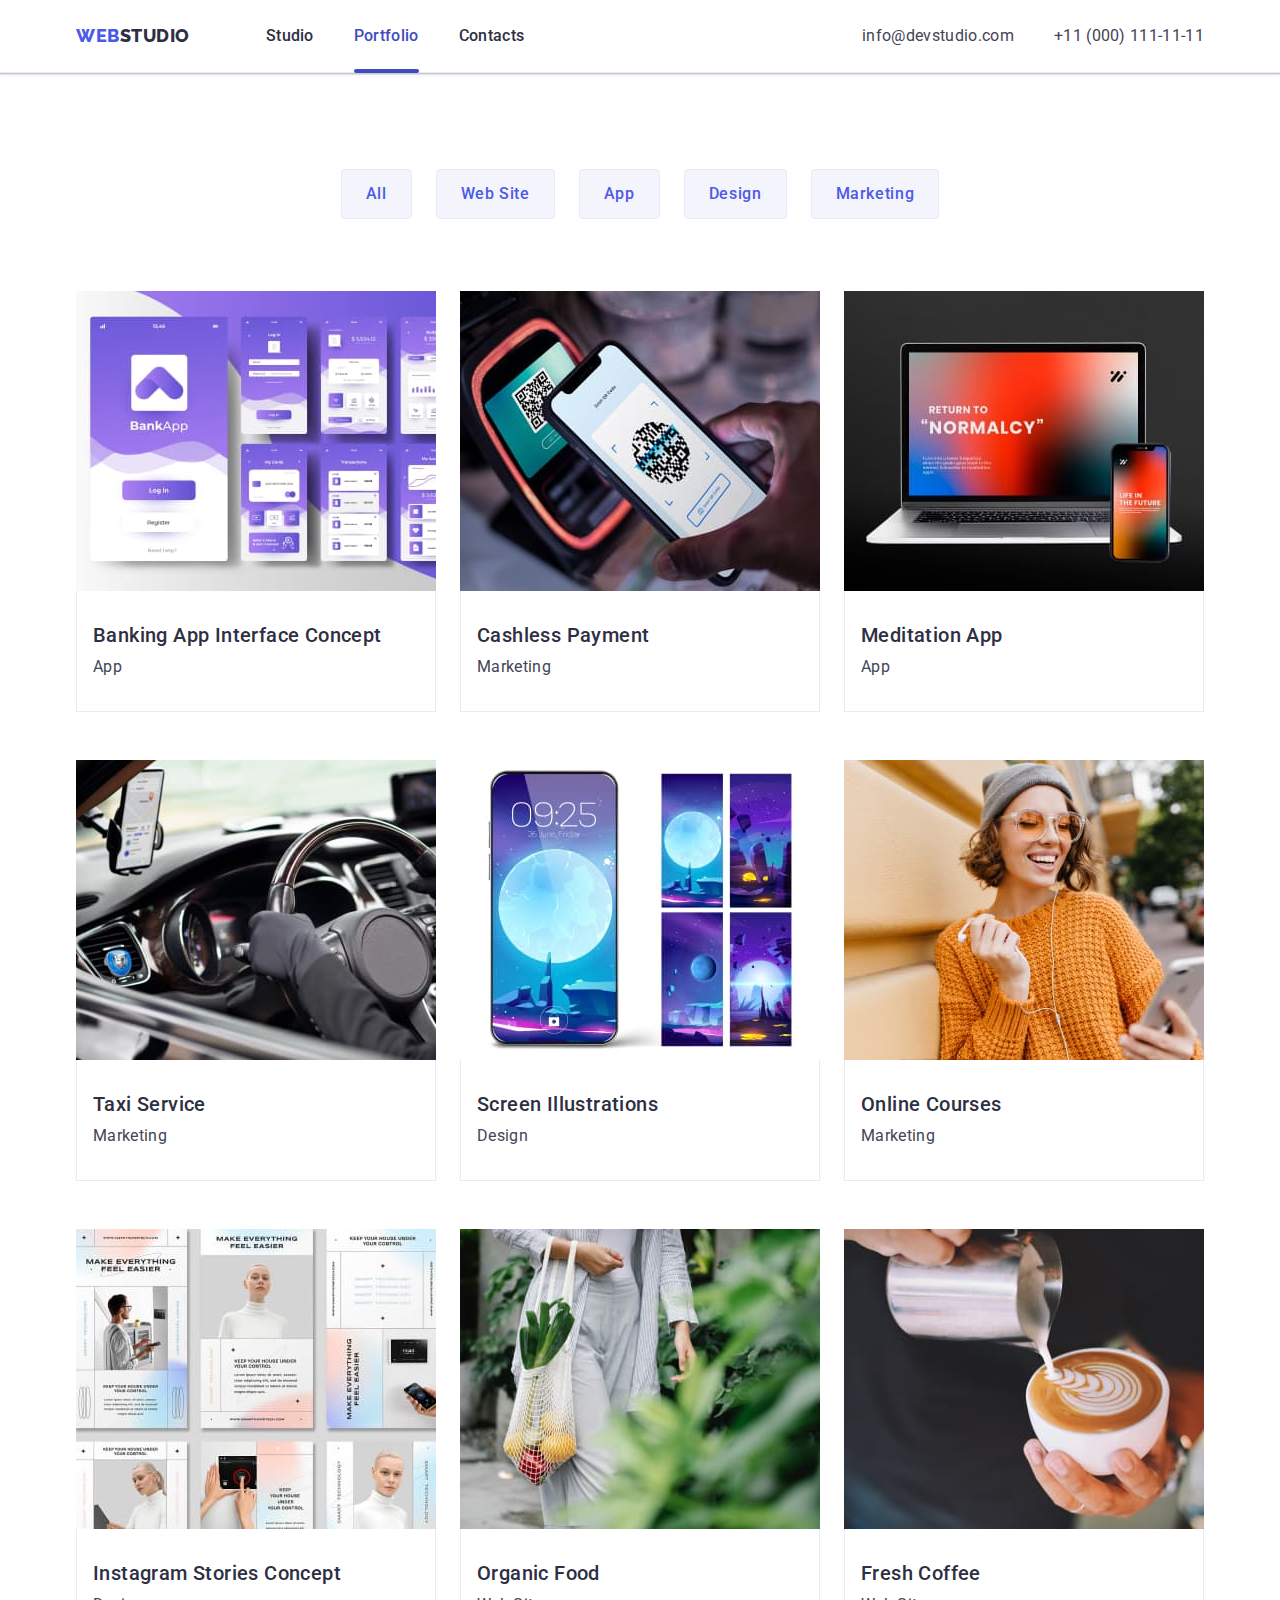
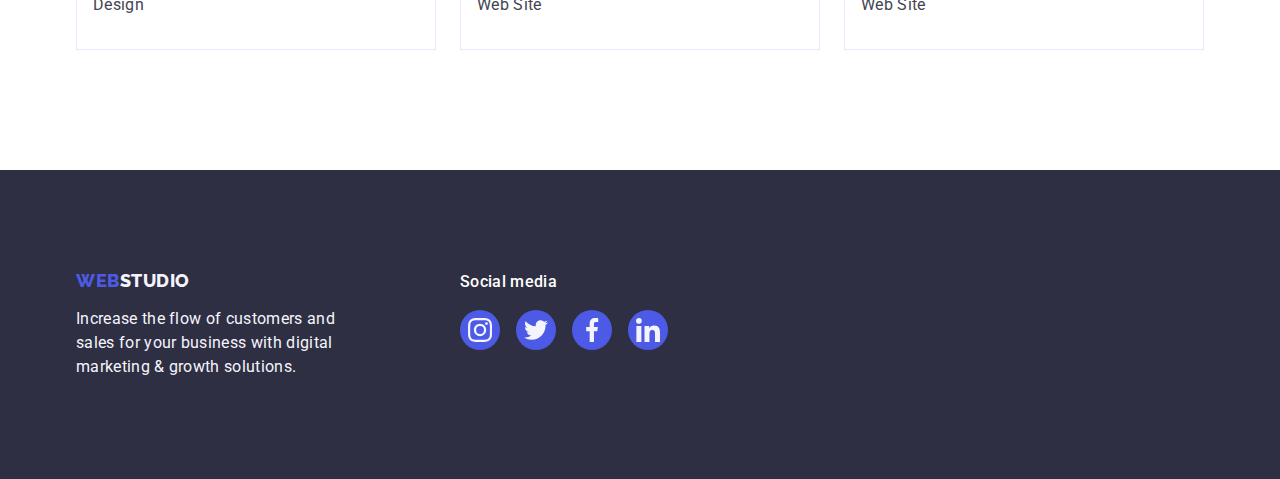
==== portfolio.html @ 56953af5 "1st" ====
<!DOCTYPE html>
<html lang="en">
  <head>
    <meta charset="UTF-8" />
    <meta http-equiv="X-UA-Compatible" content="IE=edge" />
    <meta name="viewport" content="width=device-width, initial-scale=1.0" />
    <title>Portfolio</title>
    <link rel="preconnect" href="https://fonts.googleapis.com" />
    <link rel="preconnect" href="https://fonts.gstatic.com" crossorigin />
    <link
      href="https://fonts.googleapis.com/css2?family=Raleway:wght@800&family=Roboto:wght@400;500;700&display=swap"
      rel="stylesheet"
    />
    <link
      rel="stylesheet"
      href="https://cdnjs.cloudflare.com/ajax/libs/modern-normalize/1.1.0/modern-normalize.min.css"
    />
    <link rel="stylesheet" href="./css/styles.css" />
  </head>
  <body>
    <!-- header -->

    <header class="page-header">
      <div class="container page-header-container">
        <nav class="page-navigation">
          <a class="link logo logo-header" href="./index.html"
            >web<span class="logo-second-word-header">Studio</span>
          </a>
          <ul class="list menu">
            <li class="menu-item"><a class="link menu-link" href="./index.html">Studio</a></li>
            <li class="menu-item">
              <a class="link menu-link current" href="./portfolio.html">Portfolio</a>
            </li>
            <li class="menu-item"><a class="link menu-link" href="">Contacts</a></li>
          </ul>
        </nav>
        <address class="page-contact">
          <ul class="list contact-list">
            <li>
              <a class="link contact" href="mailto:info@devstudio.com">info@devstudio.com</a>
            </li>
            <li><a class="link contact" href="tel:+11(000)1111111">+11 (000) 111-11-11</a></li>
          </ul>
        </address>
      </div>
    </header>

    <!-- MAIN  CONTENT -->
    <!-- buttons -->
    <main>
      <section class="filter">
        <div class="container">
          <h1 hidden>portfolio filters</h1>
          <ul class="list menu-filter">
            <li class="menu-filter-item">
              <button class="menu-filter-btn" type="button">All</button>
            </li>
            <li class="menu-filter-item">
              <button class="menu-filter-btn" type="button">Web Site</button>
            </li>
            <li class="menu-filter-item">
              <button class="menu-filter-btn" type="button">App</button>
            </li>
            <li class="menu-filter-item">
              <button class="menu-filter-btn" type="button">Design</button>
            </li>
            <li class="menu-filter-item">
              <button class="menu-filter-btn" type="button">Marketing</button>
            </li>
          </ul>

          <ul class="list portfolio-list">
            <li class="portfolio-list-item">
              <a class="link portfolio-link" href="">
                <div class="portfolio-list-img-wrapper">
                  <img
                    class="portfolio-list-img"
                    src="./images/portfolio/bank-app-screens.jpg"
                    alt="screens of banking app interface"
                    width="360"
                    height="300"
                  />
                  <p class="overlay">
                    14 Stylish and User-Friendly App Design Concepts · Task Manager App · Calorie
                    Tracker App · Exotic Fruit Ecommerce App · Cloud Storage App
                  </p>
                </div>

                <div class="portfolio-list-text-content">
                  <h2 class="portfolio-list-branch">Banking App Interface Concept</h2>
                  <p class="portfolio-list-activity">App</p>
                </div>
              </a>
            </li>
            <li class="portfolio-list-item">
              <a class="link portfolio-link" href="">
                <div class="portfolio-list-img-wrapper">
                  <img
                    class="portfolio-list-img"
                    src="./images/portfolio/scanner-on-the-phone.jpg"
                    alt="someone scan the QR code"
                    width="360"
                    height="300"
                  />
                  <p class="overlay">
                    14 Stylish and User-Friendly App Design Concepts · Task Manager App · Calorie
                    Tracker App · Exotic Fruit Ecommerce App · Cloud Storage App
                  </p>
                </div>
                <div class="portfolio-list-text-content">
                  <h2 class="portfolio-list-branch">Cashless Payment</h2>
                  <p class="portfolio-list-activity">Marketing</p>
                </div>
              </a>
            </li>
            <li class="portfolio-list-item">
              <a class="link portfolio-link" href="">
                <div class="portfolio-list-img-wrapper">
                  <img
                    class="portfolio-list-img"
                    src="./images/portfolio/laptop-and-phone.jpg"
                    alt="laptop and phone with a meditation application interface on the screen"
                    width="360"
                    height="300"
                  />
                  <p class="overlay">
                    14 Stylish and User-Friendly App Design Concepts · Task Manager App · Calorie
                    Tracker App · Exotic Fruit Ecommerce App · Cloud Storage App
                  </p>
                </div>
                <div class="portfolio-list-text-content">
                  <h2 class="portfolio-list-branch">Meditation App</h2>
                  <p class="portfolio-list-activity">App</p>
                </div>
              </a>
            </li>

            <li class="portfolio-list-item">
              <a class="link portfolio-link" href="">
                <div class="portfolio-list-img-wrapper">
                  <img
                    class="portfolio-list-img"
                    src="./images/portfolio/car-steering-wheel.jpg"
                    alt="someone is driving a car"
                    width="360"
                    height="300"
                  />
                  <p class="overlay">
                    14 Stylish and User-Friendly App Design Concepts · Task Manager App · Calorie
                    Tracker App · Exotic Fruit Ecommerce App · Cloud Storage App
                  </p>
                </div>
                <div class="portfolio-list-text-content">
                  <h2 class="portfolio-list-branch">Taxi Service</h2>
                  <p class="portfolio-list-activity">Marketing</p>
                </div>
              </a>
            </li>
            <li class="portfolio-list-item">
              <a class="link portfolio-link" href="">
                <div class="portfolio-list-img-wrapper">
                  <img
                    class="portfolio-list-img"
                    src="./images/portfolio/themes-for-phone.jpg"
                    alt="phone and monthly themes for it"
                    width="360"
                    height="300"
                  />
                  <p class="overlay">
                    14 Stylish and User-Friendly App Design Concepts · Task Manager App · Calorie
                    Tracker App · Exotic Fruit Ecommerce App · Cloud Storage App
                  </p>
                </div>
                <div class="portfolio-list-text-content">
                  <h2 class="portfolio-list-branch">Screen Illustrations</h2>
                  <p class="portfolio-list-activity">Design</p>
                </div>
              </a>
            </li>
            <li class="portfolio-list-item">
              <a class="link portfolio-link" href="">
                <div class="portfolio-list-img-wrapper">
                  <img
                    class="portfolio-list-img"
                    src="./images/portfolio/girl-in-glasses.jpg"
                    alt="a girl in yellow glasses looks at the phone"
                    width="360"
                    height="300"
                  />
                  <p class="overlay">
                    14 Stylish and User-Friendly App Design Concepts · Task Manager App · Calorie
                    Tracker App · Exotic Fruit Ecommerce App · Cloud Storage App
                  </p>
                </div>
                <div class="portfolio-list-text-content">
                  <h2 class="portfolio-list-branch">Online Courses</h2>
                  <p class="portfolio-list-activity">Marketing</p>
                </div>
              </a>
            </li>

            <li class="portfolio-list-item">
              <a class="link portfolio-link" href="">
                <div class="portfolio-list-img-wrapper">
                  <img
                    class="portfolio-list-img"
                    src="./images/portfolio/slides-with-smart-home-concepts.jpg"
                    alt="slides with smart home concepts"
                    width="360"
                    height="300"
                  />
                  <p class="overlay">
                    14 Stylish and User-Friendly App Design Concepts · Task Manager App · Calorie
                    Tracker App · Exotic Fruit Ecommerce App · Cloud Storage App
                  </p>
                </div>
                <div class="portfolio-list-text-content">
                  <h2 class="portfolio-list-branch">Instagram Stories Concept</h2>
                  <p class="portfolio-list-activity">Design</p>
                </div>
              </a>
            </li>
            <li class="portfolio-list-item">
              <a class="link portfolio-link" href="">
                <div class="portfolio-list-img-wrapper">
                  <img
                    class="portfolio-list-img"
                    src="./images/portfolio/woman-with-vegetables.jpg"
                    alt="a woman in white pants walks with vegetables"
                    width="360"
                    height="300"
                  />
                  <p class="overlay">
                    14 Stylish and User-Friendly App Design Concepts · Task Manager App · Calorie
                    Tracker App · Exotic Fruit Ecommerce App · Cloud Storage App
                  </p>
                </div>
                <div class="portfolio-list-text-content">
                  <h2 class="portfolio-list-branch">Organic Food</h2>
                  <p class="portfolio-list-activity">Web Site</p>
                </div>
              </a>
            </li>
            <li class="portfolio-list-item">
              <a class="link portfolio-link" href="">
                <div class="portfolio-list-img-wrapper">
                  <img
                    class="portfolio-list-img"
                    src="./images/portfolio/cup-of-coffy.jpg"
                    alt="the barista makes coffee"
                    width="360"
                    height="300"
                  />
                  <p class="overlay">
                    14 Stylish and User-Friendly App Design Concepts · Task Manager App · Calorie
                    Tracker App · Exotic Fruit Ecommerce App · Cloud Storage App
                  </p>
                </div>
                <div class="portfolio-list-text-content">
                  <h2 class="portfolio-list-branch">Fresh Coffee</h2>
                  <p class="portfolio-list-activity">Web Site</p>
                </div>
              </a>
            </li>
          </ul>
        </div>
      </section>
    </main>

    <!-- footer -->

    <footer class="footer">
      <div class="container footer-container">
        <div class="footer-block-one">
          <a class="link logo logo-footer" href="./index.html"
            >web<span class="logo-second-word-footer">Studio</span>
          </a>
          <p class="footer-message">
            Increase the flow of customers and sales for your business with digital marketing &
            growth solutions.
          </p>
        </div>

        <div class="footer-block-two">
          <p class="footer-media-message">Social media</p>
          <ul class="footer-social-list list">
            <li class="footer-social-list-item">
              <a href="" class="footer-social-list-link">
                <svg
                  class="footer-social-list-icon"
                  aria-label="Instagram icon"
                  width="24"
                  height="24"
                >
                  <use href="./images/icons.svg#icon-instagram"></use>
                </svg>
              </a>
            </li>
            <li class="footer-social-list-item">
              <a href="" class="footer-social-list-link">
                <svg
                  class="footer-social-list-icon"
                  aria-label="twitter icon"
                  width="24"
                  height="24"
                >
                  <use href="./images/icons.svg#icon-twitter"></use>
                </svg>
              </a>
            </li>
            <li class="footer-social-list-item">
              <a href="" class="footer-social-list-link">
                <svg
                  class="footer-social-list-icon"
                  aria-label="facebook icon"
                  width="24"
                  height="24"
                >
                  <use href="./images/icons.svg#icon-facebook"></use>
                </svg>
              </a>
            </li>
            <li class="footer-social-list-item">
              <a href="" class="footer-social-list-link">
                <svg
                  class="footer-social-list-icon"
                  aria-label="linkedin icon"
                  width="24"
                  height="24"
                >
                  <use href="./images/icons.svg#icon-linkedin"></use>
                </svg>
              </a>
            </li>
          </ul>
        </div>
      </div>
    </footer>
  </body>
</html>
---- css/styles.css ----
:root {
  --main-font-family: 'Roboto', sans-serif;
  --secondary-font-family: 'Raleway', sans-serif;
  --background-color: #ffffff;
  --logo-second-word-header: #2e2f42;
  --logo-second-word-footer: #f4f4fd;
  --border-menu-filter-btn: 1px solid #e7e9fc;
  --social-list-icon-color: #f4f4fd;
  --footer-social-list-icon-color: #f4f4fd;
  --customers-logo-color: #8e8f99;
  --customers-logo-hover-color: #404bbf;
  --transition-duration-and-func: 250ms cubic-bezier(0.4, 0, 0.2, 1);
}

.list {
  list-style: none;
}

.link {
  text-decoration: none;
}

button {
  cursor: pointer;
}

h1,
h2,
h3,
p {
  margin-top: 0;
  margin-bottom: 0;
}

ul,
ol {
  margin-top: 0;
  margin-bottom: 0;
  padding-left: 0;
}

img {
  display: block;
}

body {
  font-family: var(--main-font-family);
  color: #434455;
  background-color: #ffffff;
}

.container {
  width: 1158px;
  margin-left: auto;
  margin-right: auto;
  padding-left: 15px;
  padding-right: 15px;
}

/* ================= COMPONENTS ================= */

.suptitle {
  font-weight: 700;
  font-size: 36px;
  line-height: 1.1;
  letter-spacing: 0.02em;
  text-transform: capitalize;
  text-align: center;
  color: #2e2f42;
  margin-bottom: 72px;
}

.logo {
  font-family: var(--secondary-font-family);
  font-weight: 800;
  font-size: 18px;
  line-height: 1.17;
  letter-spacing: 0.03em;
  color: #4d5ae5;
  text-transform: uppercase;
}

.logo-header {
  margin-right: 76px;
}
.logo-footer {
  display: inline-block;
  margin-bottom: 16px;
}

.logo-second-word-footer {
  color: var(--logo-second-word-footer);
}

.logo-second-word-header {
  color: var(--logo-second-word-header);
}
/* ================= /COMPONENTS ================= */

/* ================== header ===================== */
.page-header {
  display: flex;
  align-items: center;
  border-bottom: 1px solid #e7e9fc;
  box-shadow: 0px 2px 1px rgba(46, 47, 66, 0.08), 0px 1px 1px rgba(46, 47, 66, 0.16),
    0px 1px 6px rgba(46, 47, 66, 0.08);
}

.page-header-container {
  display: flex;
  align-items: center;
}

.page-navigation {
  display: flex;
  align-items: center;
}

.menu {
  display: flex;
  align-items: center;
  gap: 40px;
}

.menu-link {
  font-weight: 500;
  font-size: 16px;
  line-height: 1.5;
  letter-spacing: 0.02em;
  color: #2e2f42;
  padding-top: 24px;
  padding-bottom: 24px;
  transition: color var(--transition-duration-and-func);
  display: block;
}

.current {
  color: #404bbf;
  position: relative;
}

.current::after {
  content: '';
  display: block;
  width: 100%;
  height: 4px;
  border-radius: 2px;
  background-color: #404bbf;
  position: absolute;
  bottom: -1px;
}

.menu-link:hover,
.menu-link:focus {
  color: #404bbf;
}

.page-contact {
  font-style: normal;
  margin-left: auto;
}

.contact-list {
  display: flex;
  align-items: center;
  gap: 40px;
}

.contact {
  font-weight: 400;
  font-size: 16px;
  line-height: 1.5;
  letter-spacing: 0.02em;
  color: #434455;
  transition: color var(--transition-duration-and-func);
}

.contact:hover,
.contact:focus {
  color: #404bbf;
}

/* ==========/header========== */

/*  =================slogan================*/
.slogan {
  background-color: #2e2f42;
  padding: 188px 0;
  background-image: linear-gradient(rgba(46, 47, 66, 0.7), rgba(46, 47, 66, 0.7)),
    url(../images/slogan/people-office.jpg);
  background-size: cover;
  background-repeat: no-repeat;
  background-position: center;
  margin-left: auto;
  margin-right: auto;
  max-width: 1440px;
}

.main-title {
  font-weight: 700;
  font-size: 56px;
  line-height: 1.07;
  letter-spacing: 0.02em;
  margin-left: auto;
  margin-right: auto;
  color: #ffffff;
  max-width: 496px;
}
.modal-open-btn {
  margin-left: auto;
  margin-right: auto;
  margin-top: 48px;
  display: block;
  padding: 16px 32px;
  min-width: 169px;
  min-height: 56px;
  border: none;
  box-shadow: 0px 4px 4px rgba(0, 0, 0, 0.15);
  border-radius: 4px;
  font-weight: 500;
  font-size: 16px;
  line-height: 1.5;
  letter-spacing: 0.04em;
  color: #ffffff;
  background-color: #4d5ae5;
  transition: background-color var(--transition-duration-and-func);
}

.modal-open-btn:hover,
.modal-open-btn:focus {
  background-color: #404bbf;
}

.advantages-title {
  font-weight: 500;
  font-size: 20px;
  line-height: 1.2;
  letter-spacing: 0.02em;
  color: #2e2f42;
}
.advantages-description {
  font-weight: 400;
  font-size: 16px;
  line-height: 1.5;
  letter-spacing: 0.02em;
  color: #434455;
}
/*  =================/slogan================*/

/* ================= our advantages=================== */

.our-advantages {
  padding: 120px 0;
}

.advantages-list {
  display: flex;
  align-items: center;
  gap: 24px;
}

.advantages-list-item {
  flex-basis: calc((100% - 72px) / 4);
}

.advantages-list-icon {
  display: flex;
  justify-content: center;
  align-items: center;
  background-color: #f4f4fd;
  border-radius: 4px;
  padding-top: 24px;
  padding-bottom: 24px;
  margin-bottom: 8px;
  height: 112px;
}

.advantages-title {
  margin-bottom: 8px;
}

/* ================== /our advantages==================== */

/* ==================== What are we doing ================ */

.what-are-we-doing {
  padding-bottom: 120px;
}

.gallery-list {
  display: flex;
  gap: 24px;
}

.gallery-list-item {
  flex-basis: calc((100% - 48px) / 3);
}

/*================ Our Team ================*/

.our-team {
  background-color: #f4f4fd;
  padding-top: 120px;
  padding-bottom: 120px;
}

.employees-list-name {
  font-weight: 500;
  font-size: 20px;
  line-height: 1.2;
  letter-spacing: 0.02em;
  color: #2e2f42;
  margin-bottom: 8px;
}
.employees-list-position {
  font-weight: 400;
  font-size: 16px;
  line-height: 1.5;
  letter-spacing: 0.02em;
  color: #434455;
  margin-bottom: 8px;
}

.team-gallery-list {
  display: flex;
  gap: 24px;
}

.team-gallery-list-item {
  flex-basis: calc((100% - 72px) / 4);
  border-radius: 0px 0px 4px 4px;
  box-shadow: 0px 1px 6px rgba(46, 47, 66, 0.08), 0px 1px 1px rgba(46, 47, 66, 0.16),
    0px 2px 1px rgba(46, 47, 66, 0.08);
}

.employees-list-text-content {
  padding-top: 32px;
  padding-bottom: 32px;
  text-align: center;
  background-color: #ffffff;
}

.social-list {
  display: flex;
  justify-content: center;
  gap: 24px;
}

.social-list-link {
  width: 40px;
  height: 40px;
  border-radius: 50%;
  background-color: #4d5ae5;
  display: flex;
  justify-content: center;
  align-items: center;
  transition: background-color var(--transition-duration-and-func);
}

.social-list-link:hover,
.social-list-link:focus {
  background-color: #404bbf;
}

.social-list-icon {
  fill: var(--social-list-icon-color);
}

/*================ /Our Team ================*/

/*================ CUSTOMERS =============== */
.customers {
  padding-top: 120px;
  padding-bottom: 120px;
}

.customers-list {
  display: flex;
  justify-content: center;
  gap: 24px;
}

.customers-list-item {
  flex-basis: calc((100% - 120px) / 6);
  width: 168px;
  height: 88px;
}

.customers-list-link {
  display: flex;
  width: 100%;
  height: 100%;
  border: 1px solid var(--customers-logo-color);
  border-radius: 4px;
  justify-content: center;
  align-items: center;
  color: var(--customers-logo-color);
  transition: border-color var(--transition-duration-and-func),
    color var(--transition-duration-and-func);
}

.customers-list-link:hover,
.customers-list-link:focus {
  color: var(--customers-logo-hover-color);
  border-color: var(--customers-logo-hover-color);
}

.customers-list-icon {
  fill: currentColor;
}

/*================ /CUSTOMERS =============== */

/*====================== footer ================*/

.footer {
  background-color: #2e2f42;
  padding-top: 100px;
  padding-bottom: 100px;
  display: flex;
}

.footer-container {
  display: flex;
  align-items: baseline;
}

.footer-block-one {
  margin-right: 120px;
}

.footer-message {
  font-weight: 400;
  font-size: 16px;
  line-height: 1.5;
  letter-spacing: 0.02em;
  color: #f4f4fd;
  max-width: 264px;
}

.footer-media-message {
  font-weight: 500;
  font-size: 16px;
  line-height: 1.5;
  letter-spacing: 0.02em;
  color: #ffffff;
  margin-bottom: 16px;
}
.footer-social-list {
  display: flex;
  gap: 16px;
}

.footer-social-list-link {
  display: flex;
  width: 40px;
  height: 40px;
  border-radius: 50%;
  background-color: #4d5ae5;
  justify-content: center;
  align-items: center;
  transition: background-color var(--transition-duration-and-func);
}

.footer-social-list-link:hover,
.footer-social-list-link:focus {
  background-color: #31d0aa;
}

.footer-social-list-icon {
  fill: var(--footer-social-list-icon-color);
}

/*====================== /footer ================*/

/*====================== PORTFOLIO =================*/

.filter {
  padding-top: 96px;
  padding-bottom: 120px;
}

.menu-filter-btn {
  font-weight: 500;
  font-size: 16px;
  line-height: 1.5;
  letter-spacing: 0.04em;
  color: #4d5ae5;
  background-color: #f4f4fd;
  padding: 12px 24px;
  border-radius: 4px;
  border: var(--border-menu-filter-btn);
  transition: color var(--transition-duration-and-func),
    background-color var(--transition-duration-and-func),
    border-color var(--transition-duration-and-func), box-shadow var(--transition-duration-and-func);
}

.menu-filter-btn:hover,
.menu-filter-btn:focus {
  background-color: #404bbf;
  color: #ffffff;
  border: 1px solid transparent;
  box-shadow: 0px 3px 1px rgba(0, 0, 0, 0.1), 0px 2px 1px rgba(0, 0, 0, 0.08),
    0px 2px 2px rgba(0, 0, 0, 0.12);
}

.portfolio-list {
  display: flex;
  flex-wrap: wrap;
  column-gap: 24px;
  row-gap: 48px;
}

.portfolio-list-item {
  flex-basis: calc((100% - 48px) / 3);
}

.portfolio-link {
  display: block;
  transition: box-shadow var(--transition-duration-and-func);
}

.portfolio-list-img-wrapper {
  position: relative;
  overflow: hidden;
}

.overlay {
  position: absolute;
  top: 0;
  left: 0;
  font-weight: 400;
  font-size: 16px;
  line-height: 1.5;
  letter-spacing: 0.02em;
  padding: 40px 32px;
  color: #f4f4fd;
  background-color: #4d5ae5;
  width: 100%;
  height: 100%;
  overflow: auto;
  transform: translateY(100%);
  transition: transform var(--transition-duration-and-func);
}

.portfolio-link:hover,
.portfolio-link:focus {
  box-shadow: 0px 1px 6px rgba(46, 47, 66, 0.08), 0px 1px 1px rgba(46, 47, 66, 0.16),
    0px 2px 1px rgba(46, 47, 66, 0.08);
}

.portfolio-link:hover .overlay,
.portfolio-link:focus .overlay {
  transform: translateY(0%);
}

.portfolio-list-branch {
  font-weight: 500;
  font-size: 20px;
  line-height: 1.2;
  letter-spacing: 0.02em;
  color: #2e2f42;
  margin-bottom: 8px;
}

.portfolio-list-activity {
  font-weight: 400;
  font-size: 16px;
  line-height: 1.5;
  letter-spacing: 0.02em;
  color: #434455;
}

.menu-filter {
  display: flex;
  justify-content: center;
  margin-bottom: 72px;
  gap: 24px;
}

.portfolio-list-text-content {
  padding: 32px 16px;
  border: 1px solid #e7e9fc;
  border-top: none;
}
/*====================== /PORTFOLIO =================*/

/* ===================== BACKDROP ====================*/

.backdrop {
  position: fixed;
  top: 0;
  left: 0;
  width: 100%;
  height: 100%;
  background-color: rgba(46, 47, 66, 0.4);
  opacity: 1;
  visibility: visible;
  transition: opacity var(--transition-duration-and-func),
    visibility var(--transition-duration-and-func);
}

.modal {
  width: 408px;
  min-height: 584px;
  background-color: #fcfcfc;
  border-radius: 4px;
  box-shadow: 0px 1px 1px rgba(0, 0, 0, 0.14), 0px 1px 3px rgba(0, 0, 0, 0.12),
    0px 2px 1px rgba(0, 0, 0, 0.2);
  position: absolute;
  top: 50%;
  left: 50%;
  transform: translate(-50%, -50%);
  transition: transform var(--transition-duration-and-func);
}

.modal-close-button {
  display: flex;
  justify-content: center;
  align-items: center;
  position: absolute;
  top: 24px;
  right: 24px;
  padding: 0;
  width: 24px;
  height: 24px;
  border-radius: 50%;
  background-color: #e7e9fc;
  border: 1px solid rgba(0, 0, 0, 0.1);
  transition: background-color var(--transition-duration-and-func),
    border var(--transition-duration-and-func);
}

.modal-close-button:hover,
.modal-close-button:focus {
  border: none;
  background-color: #404bbf;
}

.modal-close-icon {
  transition: fill var(--transition-duration-and-func);
}

.modal-close-button:hover .modal-close-icon,
.modal-close-button:focus .modal-close-icon {
  fill: #ffffff;
}

.is-hidden {
  opacity: 0;
  visibility: hidden;
  pointer-events: none;
}

/* ===================== /BACKDROP ====================*/
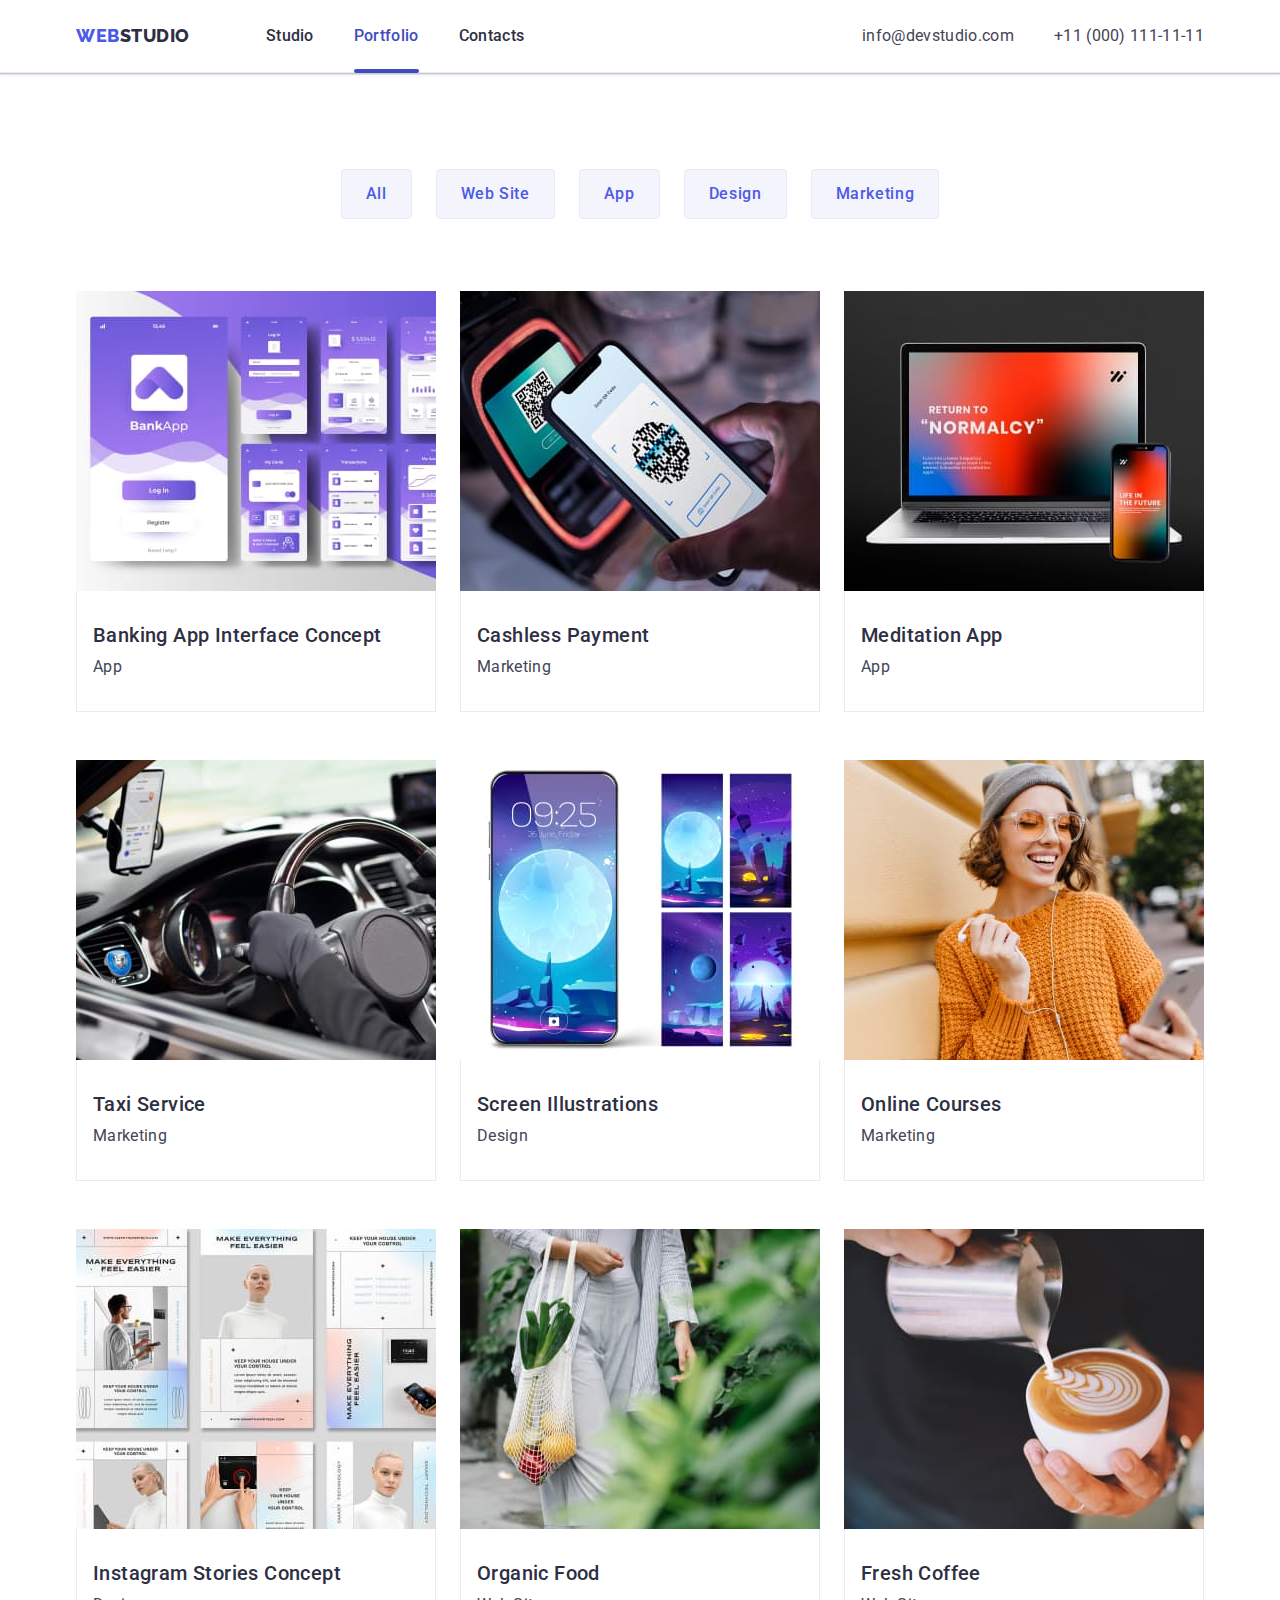
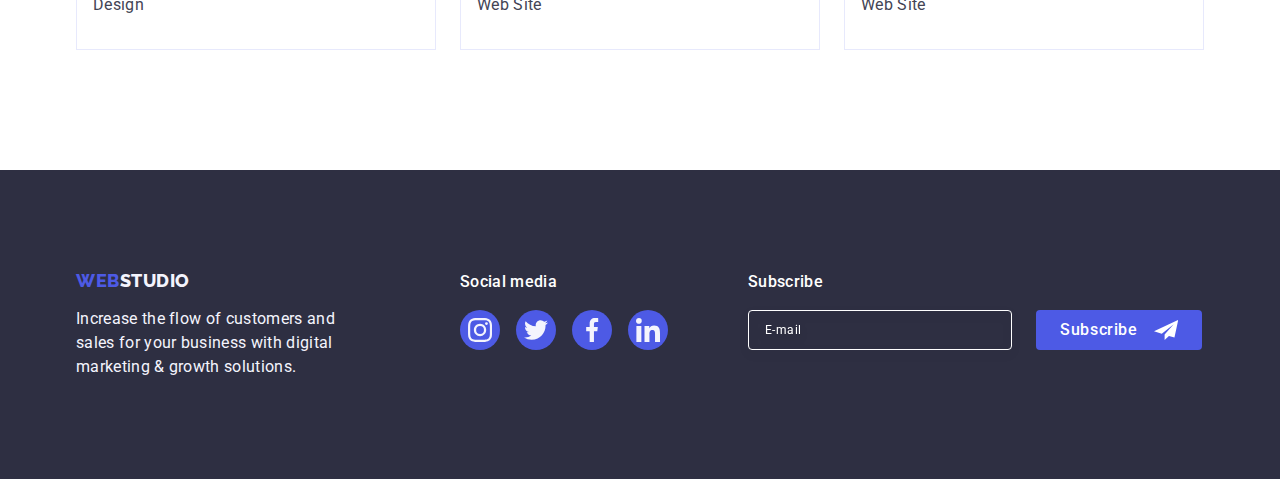
==== commit ba8750de: "1917" ====
--- a/portfolio.html
+++ b/portfolio.html
@@ -334,6 +334,29 @@
             </li>
           </ul>
         </div>
+
+        <div class="footer-block-three">
+          <p class="footer-media-message">Subscribe</p>
+
+          <form class="footer-contact-form">
+            <label class="footer-form-field-wrapper">
+              <input
+                class="footer-form-input"
+                name="user-email"
+                type="email"
+                required
+                placeholder="E-mail"
+              />
+            </label>
+
+            <button class="footer-btn" type="submit">
+              Subscribe
+              <svg class="footer-btn-icon" aria-label="send icon" width="24" height="24">
+                <use href="./images/icons.svg#icon-send"></use>
+              </svg>
+            </button>
+          </form>
+        </div>
       </div>
     </footer>
   </body>
--- a/css/styles.css
+++ b/css/styles.css
@@ -148,6 +148,7 @@
   background-color: #404bbf;
   position: absolute;
   bottom: -1px;
+  left: 0;
 }
 
 .menu-link:hover,
@@ -411,7 +412,7 @@
 
 /*================ /CUSTOMERS =============== */
 
-/*====================== footer ================*/
+/*====================== FOOTER ================*/
 
 .footer {
   background-color: #2e2f42;
@@ -446,6 +447,11 @@
   color: #ffffff;
   margin-bottom: 16px;
 }
+
+.footer-block-two {
+  margin-right: 80px;
+}
+
 .footer-social-list {
   display: flex;
   gap: 16px;
@@ -471,7 +477,57 @@
   fill: var(--footer-social-list-icon-color);
 }
 
-/*====================== /footer ================*/
+.footer-contact-form {
+  display: flex;
+  gap: 24px;
+}
+
+.footer-form-input {
+  width: 264px;
+  height: 40px;
+  padding-left: 16px;
+  background-color: transparent;
+  border: 1px solid #ffffff;
+  filter: drop-shadow(0px 4px 4px rgba(0, 0, 0, 0.15));
+  border-radius: 4px;
+  font-weight: 400;
+  font-size: 12px;
+  line-height: 1.5;
+  letter-spacing: 0.04em;
+  color: #ffffff;
+}
+
+.footer-form-input::placeholder {
+  font-weight: 400;
+  font-size: 12px;
+  line-height: 2;
+  letter-spacing: 0.04em;
+  color: #ffffff;
+}
+
+.footer-btn {
+  min-width: 165px;
+  height: 40px;
+  font-weight: 500;
+  font-size: 16px;
+  line-height: 1.5;
+  display: flex;
+  align-items: center;
+  justify-content: center;
+  letter-spacing: 0.04em;
+  color: #ffffff;
+  background: #4d5ae5;
+  border-radius: 4px;
+  padding: 8px 24px;
+  border: none;
+  cursor: pointer;
+}
+
+.footer-btn-icon {
+  margin-left: 16px;
+}
+
+/*====================== /FOOTER ================*/
 
 /*====================== PORTFOLIO =================*/
 
@@ -585,7 +641,7 @@
 }
 /*====================== /PORTFOLIO =================*/
 
-/* ===================== BACKDROP ====================*/
+/* ===================== BACKDROP MODAL ====================*/
 
 .backdrop {
   position: fixed;
@@ -600,9 +656,16 @@
     visibility var(--transition-duration-and-func);
 }
 
+.is-hidden {
+  opacity: 0;
+  visibility: hidden;
+  pointer-events: none;
+}
+
 .modal {
   width: 408px;
   min-height: 584px;
+  padding: 72px 24px 24px;
   background-color: #fcfcfc;
   border-radius: 4px;
   box-shadow: 0px 1px 1px rgba(0, 0, 0, 0.14), 0px 1px 3px rgba(0, 0, 0, 0.12),
@@ -637,19 +700,199 @@
   background-color: #404bbf;
 }
 
-.modal-close-icon {
-  transition: fill var(--transition-duration-and-func);
-}
-
 .modal-close-button:hover .modal-close-icon,
 .modal-close-button:focus .modal-close-icon {
   fill: #ffffff;
 }
 
-.is-hidden {
-  opacity: 0;
-  visibility: hidden;
-  pointer-events: none;
-}
-
-/* ===================== /BACKDROP ====================*/
+.modal-close-icon {
+  transition: fill var(--transition-duration-and-func);
+}
+
+.contact-form-title {
+  margin-bottom: 16px;
+  text-align: center;
+  font-style: normal;
+  font-weight: 500;
+  font-size: 16px;
+  line-height: 1.5;
+  letter-spacing: 0.02em;
+  color: #2e2f42;
+}
+
+.contact-form-field-wrap {
+  margin-bottom: 8px;
+}
+
+.contact-form-field-wrapper {
+  display: block;
+  font-weight: 400;
+  font-size: 12px;
+  line-height: 1.17;
+  letter-spacing: 0.04em;
+  color: #8e8f99;
+  margin-bottom: 4px;
+}
+
+.contact-form-input-wrapper {
+  position: relative;
+  display: block;
+}
+
+.contact-form-input {
+  width: 100%;
+  height: 40px;
+  border: 1px solid rgba(46, 47, 66, 0.4);
+  border-radius: 4px;
+  padding-left: 38px;
+  background-color: transparent;
+  outline: transparent;
+  transition: border-color var(--transition-duration-and-func);
+}
+
+.contact-form-input:focus {
+  outline: none;
+  border-color: #4d5ae5;
+}
+
+.contact-form-input:focus + .contact-form-input-icon {
+  fill: #4d5ae5;
+}
+
+.contact-form-input-icon {
+  position: absolute;
+  left: 16px;
+  top: 50%;
+  transform: translateY(-50%);
+  transition: fill var(--transition-duration-and-func);
+}
+
+.comment-form-field-wrap {
+  margin-bottom: 16px;
+}
+
+.contact-form-message {
+  width: 100%;
+  height: 120px;
+  border: 1px solid rgba(46, 47, 66, 0.2);
+  border-radius: 4px;
+  padding: 8px 16px;
+  resize: none;
+  transition: border-color var(--transition-duration-and-func);
+  font-size: 12px;
+  line-height: 1.17;
+  letter-spacing: 0.04em;
+  color: rgba(46, 47, 66, 0.4);
+  background-color: transparent;
+  outline: transparent;
+}
+
+.contact-form-message::placeholder {
+  font-weight: 400;
+  font-size: 12px;
+  line-height: 1.17;
+  letter-spacing: 0.04em;
+  color: rgba(46, 47, 66, 0.4);
+}
+
+.contact-form-message:focus {
+  outline: none;
+  border-color: #4d5ae5;
+}
+
+.contact-form-checkbox-wrap {
+  margin-bottom: 24px;
+}
+
+.contact-form-checkbox-wrapper {
+  display: inline-flex;
+  font-weight: 400;
+  font-size: 12px;
+  line-height: 1.17;
+  letter-spacing: 0.04em;
+  color: #8e8f99;
+}
+
+.contact-form-own-checkbox-wrap {
+  display: inline-flex;
+  align-items: center;
+  justify-content: center;
+  fill: transparent;
+  width: 16px;
+  height: 16px;
+  margin-right: 8px;
+  border: 1px solid rgba(46, 47, 66, 0.4);
+  border-radius: 2px;
+  transition: background-color var(--transition-duration-and-func),
+    border var(--transition-duration-and-func), fill var(--transition-duration-and-func);
+}
+
+.contact-form-checkbox {
+  position: absolute;
+}
+
+.visually-hidden {
+  position: absolute;
+  width: 1px;
+  height: 1px;
+  margin: -1px;
+  border: 0;
+  padding: 0;
+  white-space: nowrap;
+  clip-path: inset(100%);
+  clip: rect(0 0 0 0);
+  overflow: hidden;
+}
+
+.contact-form-checkbox:focus + .contact-form-own-checkbox {
+  outline: 1px solid #4d5ae5;
+}
+
+.contact-form-own-checkbox {
+  width: 16px;
+  height: 16px;
+  padding: 4px 3px;
+  cursor: pointer;
+}
+
+.contact-form-checkbox:checked + .contact-form-checkbox-wrapper > .contact-form-own-checkbox-wrap {
+  background-color: #404bbf;
+  border: none;
+  fill: #ffffff;
+}
+
+.privacy-policy {
+  color: #4d5ae5;
+  margin-left: 2px;
+}
+.contact-form-send {
+  display: block;
+  margin-right: auto;
+  margin-left: auto;
+}
+
+.contact-form-send {
+  display: block;
+  margin-left: auto;
+  margin-right: auto;
+  padding: 16px 32px;
+  min-width: 169px;
+  min-height: 56px;
+  box-shadow: 0px 4px 4px rgba(0, 0, 0, 0.15);
+  border-radius: 4px;
+  font-weight: 500;
+  font-size: 16px;
+  line-height: 1.5;
+  letter-spacing: 0.04em;
+  color: #ffffff;
+  border: none;
+  background-color: #4d5ae5;
+  transition: background-color var(--transition-duration-and-func);
+}
+
+.contact-form-send:hover,
+.contact-form-send:focus {
+  background-color: #404bbf;
+}
+
+/* ===================== /BACKDROP MODAL ====================*/
